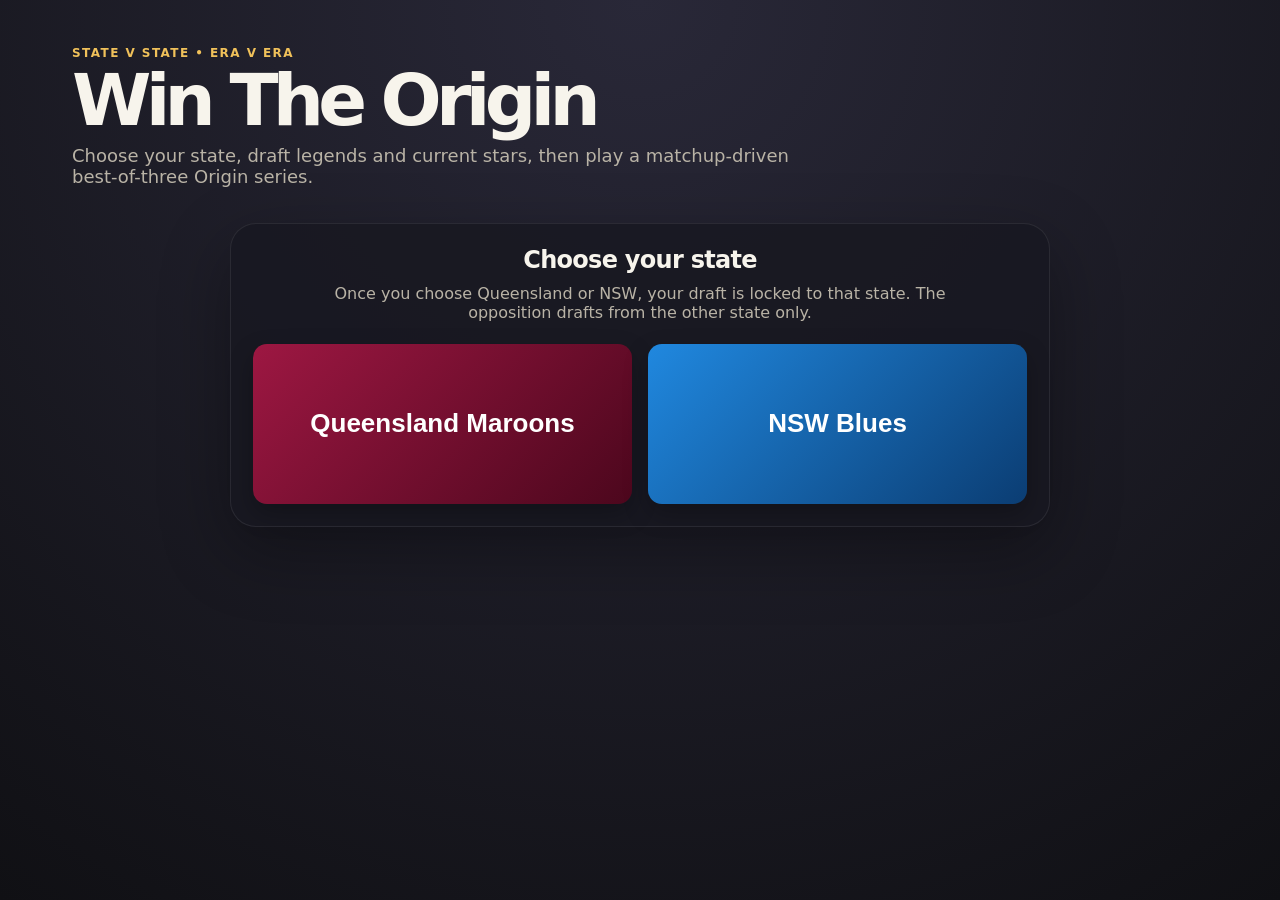
==== win-the-origin.html @ 40c93c74 "Add files via upload origin" ====
<!doctype html>
<html lang="en">
<head>
  <meta charset="utf-8" />
  <meta name="viewport" content="width=device-width, initial-scale=1" />
  <title>Win The Origin</title>
  <link rel="stylesheet" href="origin.css" />
</head>
<body>
  <div id="app">
    <header class="hero compact-hero">
      <div>
        <p class="eyebrow">State v State • Era v Era</p>
        <h1>Win The Origin</h1>
        <p class="subtitle">Choose your state, draft legends and current stars, then play a matchup-driven best-of-three Origin series.</p>
      </div>
      <button id="resetBtn" class="ghost hidden">Reset</button>
    </header>

    <main>
      <section id="stateScreen" class="card state-screen">
        <h2>Choose your state</h2>
        <p>Once you choose Queensland or NSW, your draft is locked to that state. The opposition drafts from the other state only.</p>
        <div class="state-buttons">
          <button class="state-btn qld" data-state="QLD">Queensland Maroons</button>
          <button class="state-btn nsw" data-state="NSW">NSW Blues</button>
        </div>
      </section>

      <section id="draftScreen" class="hidden draft-layout">
        <section class="card status-card">
          <div>
            <p class="eyebrow">Live Origin draft</p>
            <h2 id="stateTitle">Queensland</h2>
          </div>
          <div class="meter">
            <span id="pickCount">0/17</span>
            <div class="bar"><div id="pickBar"></div></div>
          </div>
        </section>

        <section class="draft-table single-draft-table">
          <div id="draftArena" class="draft-pane user-pane active-user-turn">
            <div class="pane-header">
              <div>
                <p class="eyebrow" id="turnLabel">Your turn</p>
                <h2 id="squadName">Spin to reveal</h2>
              </div>
              <div class="arena-actions">
                <div id="oppPickingBadge" class="pick-badge hidden">Opposition picking their player</div>
                <button id="spinBtn">Spin once</button>
              </div>
            </div>
            <p id="squadNote" class="muted">Spin once. You must pick from that squad; there is no respin.</p>
            <div id="choices" class="choices arena-choices"></div>
          </div>
        </section>

        <div class="hidden" aria-hidden="true">
          <h2 id="aiTitle">Waiting</h2>
          <p id="aiNote"></p>
          <div id="aiChoices"></div>
        </div>

        <section class="team-board-grid">
          <section class="card team-card user-team-card">
            <h2>Your 17</h2>
            <div id="roster" class="roster"></div>
          </section>
          <section class="card team-card opp-team-card">
            <h2 id="oppRosterTitle">Opposition 17</h2>
            <div id="oppRoster" class="roster compact-roster"></div>
          </section>
        </section>

        <section class="card export-card compact-tools">
          <div>
            <h2>Challenge mode</h2>
            <p class="muted">Export your drafted 17 as a challenge code, or paste an opposition code.</p>
          </div>
          <div class="button-row">
            <button id="exportBtn" class="ghost" disabled>Export my team</button>
            <button id="importBtn" class="ghost">Import opposition</button>
          </div>
          <textarea id="teamCode" placeholder="Team code appears here, or paste an opposition code here"></textarea>
          <p id="challengeStatus" class="muted"></p>
        </section>

        <section class="card sim-card">
          <h2>Origin Series</h2>
          <p class="muted">Before each match, compare the sides, highlight strengths and weaknesses, then swap your bench to fix weak points.</p>
          <button id="simulateBtn" class="primary" disabled>Draft both 17s first</button>
          <div id="simResult" class="sim-result"></div>
        </section>

        <div id="draftLog" class="draft-log hidden"></div>
      </section>
    </main>
  </div>

  <script src="origin-data.js"></script>
  <script src="origin-app.js"></script>
</body>
</html>
---- origin.css ----
:root {
  --bg: #101014;
  --panel: #181821;
  --panel-2: #20202b;
  --text: #f7f4ec;
  --muted: #b9b3a6;
  --gold: #f0c15a;
  --qld: #7b1231;
  --nsw: #1b76c5;
  --danger: #ff6363;
  --ok: #65d68a;
}
* { box-sizing: border-box; }
body {
  margin: 0;
  font-family: Inter, ui-sans-serif, system-ui, -apple-system, BlinkMacSystemFont, "Segoe UI", sans-serif;
  background: radial-gradient(circle at top, #292838, var(--bg));
  color: var(--text);
  min-height: 100vh;
}
button {
  border: 0;
  border-radius: 14px;
  padding: 14px 18px;
  font-weight: 800;
  cursor: pointer;
  color: var(--text);
  background: var(--gold);
  color: #1d1605;
  box-shadow: 0 10px 24px rgba(0,0,0,.25);
}
button:disabled { opacity: .45; cursor: not-allowed; }
#app { max-width: 1180px; margin: 0 auto; padding: 22px; }
.hero { display: flex; justify-content: space-between; gap: 16px; align-items: flex-start; padding: 24px 0; }
h1 { font-size: clamp(42px, 9vw, 96px); line-height: .9; margin: 0 0 12px; letter-spacing: -0.08em; }
h2 { margin: 0 0 10px; letter-spacing: -0.03em; }
.subtitle { max-width: 720px; color: var(--muted); font-size: 18px; }
.eyebrow { color: var(--gold); font-weight: 900; letter-spacing: .12em; text-transform: uppercase; font-size: 12px; margin: 0 0 8px; }
.card { background: rgba(24,24,33,.88); border: 1px solid rgba(255,255,255,.08); border-radius: 26px; padding: 22px; box-shadow: 0 24px 70px rgba(0,0,0,.32); }
.hidden { display: none !important; }
.state-screen { text-align: center; max-width: 820px; margin: 26px auto; }
.state-screen p { color: var(--muted); max-width: 680px; margin: 0 auto 22px; }
.state-buttons { display: grid; grid-template-columns: 1fr 1fr; gap: 16px; }
.state-btn { min-height: 160px; font-size: 26px; color: white; }
.state-btn.qld { background: linear-gradient(135deg, #9d1742, #4c071d); }
.state-btn.nsw { background: linear-gradient(135deg, #2088df, #0b3d73); }
.grid-layout { display: grid; grid-template-columns: minmax(0, 1.35fr) minmax(330px, .85fr); gap: 18px; }
.left-column, .right-column { display: grid; gap: 18px; align-content: start; }
.status-card, .spin-top { display: flex; justify-content: space-between; align-items: center; gap: 12px; }
.meter { min-width: 180px; text-align: right; font-weight: 900; }
.bar { height: 10px; background: #30303b; border-radius: 999px; margin-top: 8px; overflow: hidden; }
#pickBar { height: 100%; width: 0%; background: var(--gold); transition: width .25s; }
.muted { color: var(--muted); }
.choices { display: grid; grid-template-columns: repeat(auto-fit, minmax(260px, 1fr)); gap: 12px; margin-top: 16px; max-height: 68vh; overflow: auto; padding-right: 4px; }
.player-card { background: var(--panel-2); border: 1px solid rgba(255,255,255,.08); border-radius: 18px; padding: 16px; display: grid; grid-template-columns: 1fr auto; gap: 12px; align-items: center; }
.player-card button { grid-column: 1 / -1; width: 100%; }
.player-card h3 { margin: 0 0 6px; }
.tags { display: flex; flex-wrap: wrap; gap: 6px; }
.tag { font-size: 12px; color: #151515; background: #ddd; border-radius: 999px; padding: 4px 8px; font-weight: 800; }
.rating { font-size: 30px; font-weight: 950; color: var(--gold); }
.roster { display: grid; gap: 8px; }
.slot { display: grid; grid-template-columns: 46px 1fr auto; align-items: center; gap: 10px; padding: 10px; border-radius: 14px; background: rgba(255,255,255,.045); }
.slot.filled { background: rgba(240,193,90,.11); }
.slot-pos { font-weight: 950; color: var(--gold); }
.slot small { color: var(--muted); }
.ghost { background: rgba(255,255,255,.12); color: var(--text); }
.primary { width: 100%; margin-top: 8px; }
.sim-result { margin-top: 14px; display: grid; gap: 10px; }
.result-card { background: rgba(255,255,255,.06); border-radius: 16px; padding: 14px; }
.win { color: var(--ok); font-weight: 950; }
.loss { color: var(--danger); font-weight: 950; }
@media (max-width: 840px) {
  #app { padding: 14px; }
  .hero { flex-direction: column; }
  .grid-layout, .state-buttons { grid-template-columns: 1fr; }
  .status-card, .spin-top { align-items: stretch; flex-direction: column; }
  .meter { text-align: left; width: 100%; }
}

/* v3 click-to-draft interaction */
.choice-button {
  width: 100%;
  text-align: left;
  color: var(--text);
  cursor: pointer;
}
.choice-button:disabled {
  opacity: .38;
}
.player-card.selected {
  outline: 3px solid var(--gold);
  background: rgba(240,193,90,.16);
}
.slot {
  width: 100%;
  text-align: left;
  color: var(--text);
  box-shadow: none;
}
.slot:disabled {
  opacity: 1;
  cursor: default;
}
.slot.legal {
  outline: 2px solid var(--ok);
  background: rgba(101,214,138,.14);
  cursor: pointer;
}
.slot.legal .slot-pos {
  color: var(--ok);
}
.slot-hint {
  display: block;
  margin-top: 8px;
  color: var(--gold);
  font-weight: 900;
}

/* v4 realistic best-of-three series */
.setup-card .primary { margin-top: 12px; }
.slot.selected-slot {
  outline: 3px solid var(--gold);
  background: rgba(240,193,90,.2);
}
.match-card {
  background: rgba(255,255,255,.06);
  border-radius: 20px;
  padding: 14px;
}
.scoreboard {
  display: grid;
  grid-template-columns: 1fr 1fr;
  gap: 10px;
}
.scoreboard > div {
  background: rgba(0,0,0,.22);
  border-radius: 16px;
  padding: 14px;
  display: grid;
  gap: 4px;
}
.scoreboard small { color: var(--muted); }
.scoreboard strong { font-size: 16px; }
.scoreboard span {
  font-size: 44px;
  line-height: 1;
  font-weight: 950;
  color: var(--gold);
}
.minute-bar {
  height: 10px;
  border-radius: 999px;
  background: #30303b;
  margin: 14px 0 8px;
  overflow: hidden;
}
#minuteFill {
  height: 100%;
  width: 0%;
  background: var(--gold);
  transition: width .12s linear;
}
.match-clock {
  font-weight: 950;
  color: var(--gold);
  margin-bottom: 10px;
}
.timeline {
  display: grid;
  gap: 8px;
  max-height: 420px;
  overflow: auto;
  padding-right: 4px;
}
.timeline-event {
  border-left: 4px solid rgba(255,255,255,.28);
  background: rgba(255,255,255,.06);
  border-radius: 12px;
  padding: 10px;
}
.timeline-event.mine { border-color: var(--ok); }
.timeline-event.theirs { border-color: var(--danger); }
.series-win { border: 1px solid rgba(101,214,138,.4); }
.series-loss { border: 1px solid rgba(255,99,99,.4); }
.final-series {
  border: 1px solid rgba(240,193,90,.55);
  background: rgba(240,193,90,.12);
}
@media (max-width: 620px) {
  .scoreboard { grid-template-columns: 1fr; }
}

.ai-card .compact .player-card { opacity: 0.86; }
.player-card.ai-picked { border-color: var(--gold); box-shadow: 0 0 0 2px rgba(243,193,92,.25); transform: scale(1.01); }
.tag.trait { background: rgba(243,193,92,.18); border-color: rgba(243,193,92,.55); color: #ffe2a3; }
.draft-log { margin-top: 14px; max-height: 180px; overflow: auto; display: grid; gap: 8px; }
.draft-log div { padding: 9px 10px; border: 1px solid rgba(255,255,255,.1); border-radius: 10px; background: rgba(255,255,255,.04); font-size: 13px; }
.button-row { display: flex; gap: 10px; flex-wrap: wrap; margin: 10px 0; }
.export-card textarea { width: 100%; min-height: 95px; border-radius: 12px; border: 1px solid rgba(255,255,255,.15); background: rgba(0,0,0,.22); color: #fff; padding: 12px; resize: vertical; box-sizing: border-box; }
.compact-roster .slot { cursor: default; }
.rating-grid { display: grid; grid-template-columns: repeat(3, minmax(0, 1fr)); gap: 10px; margin: 14px 0; }
.rating-grid div { border: 1px solid rgba(255,255,255,.12); background: rgba(255,255,255,.05); border-radius: 12px; padding: 12px; display: grid; gap: 6px; }
.rating-grid span { font-size: 28px; font-weight: 800; color: var(--gold); }
.trait-box { border: 1px solid rgba(243,193,92,.25); background: rgba(243,193,92,.08); border-radius: 14px; padding: 12px; margin: 12px 0; }
.trait-box p { margin: 6px 0; }
.matchup-list { display: grid; gap: 8px; margin: 10px 0 16px; }
.matchup-row { display: grid; grid-template-columns: 48px 1fr auto; gap: 10px; align-items: center; padding: 10px; border-radius: 12px; border: 1px solid rgba(255,255,255,.1); background: rgba(255,255,255,.04); }
.matchup-row.good { border-color: rgba(91, 214, 139, .35); }
.matchup-row.bad { border-color: rgba(255, 104, 104, .35); }
.matchup-row em { font-style: normal; color: var(--gold); font-size: 12px; }
.timeline-event.mine { border-left: 4px solid #6ad98f; }
.timeline-event.theirs { border-left: 4px solid #ff7777; }
@media (max-width: 760px) {
  .rating-grid, .matchup-row { grid-template-columns: 1fr; }
}

/* v6 same-screen draft table */
:root {
  --userStateColor: #7b1231;
  --oppStateColor: #1b76c5;
}
.compact-hero { padding-bottom: 10px; }
.compact-hero h1 { font-size: clamp(34px, 7vw, 72px); }
.compact-hero .subtitle { margin: 0; }
.draft-layout { display: grid; gap: 14px; }
.draft-table { display: grid; grid-template-columns: 1fr 1fr; gap: 14px; align-items: stretch; }
.draft-pane { border-radius: 26px; padding: 18px; min-height: 390px; border: 1px solid rgba(255,255,255,.12); box-shadow: 0 18px 50px rgba(0,0,0,.28); }
.user-pane { background: linear-gradient(145deg, color-mix(in srgb, var(--userStateColor) 80%, #111 20%), rgba(24,24,33,.92)); }
.opp-pane { background: linear-gradient(145deg, color-mix(in srgb, var(--oppStateColor) 80%, #111 20%), rgba(24,24,33,.92)); }
.pane-header { display: flex; align-items: start; justify-content: space-between; gap: 12px; }
.pick-badge { font-size: 12px; font-weight: 950; letter-spacing: .04em; text-transform: uppercase; padding: 8px 10px; border-radius: 999px; background: rgba(255,255,255,.9); color: #111; animation: pulseBadge .8s infinite alternate; }
@keyframes pulseBadge { from { transform: scale(1); opacity: .75; } to { transform: scale(1.03); opacity: 1; } }
.arena-choices { max-height: 520px; grid-template-columns: repeat(auto-fit, minmax(220px, 1fr)); }
.team-board-grid { display: grid; grid-template-columns: 1fr 1fr; gap: 14px; }
.user-team-card { border-top: 6px solid var(--userStateColor); }
.opp-team-card { border-top: 6px solid var(--oppStateColor); }
.compact-tools { display: grid; grid-template-columns: 1.2fr auto; gap: 12px; align-items: start; }
.compact-tools textarea, .compact-tools #challengeStatus { grid-column: 1 / -1; }
.pre-match-card { background: rgba(255,255,255,.055); border-radius: 20px; padding: 16px; }
.pre-match-head { display: grid; grid-template-columns: 1fr minmax(160px, 240px); gap: 14px; align-items: start; }
.play-now { margin: 0; }
.compare-grid { display: grid; grid-template-columns: 1fr 1fr; gap: 12px; margin: 14px 0; }
.compare-side { border-radius: 18px; padding: 14px; border: 1px solid rgba(255,255,255,.12); }
.user-compare { background: linear-gradient(145deg, color-mix(in srgb, var(--userStateColor) 35%, transparent), rgba(255,255,255,.04)); }
.opp-compare { background: linear-gradient(145deg, color-mix(in srgb, var(--oppStateColor) 35%, transparent), rgba(255,255,255,.04)); }
.big-rating { font-size: 44px; font-weight: 950; color: var(--gold); line-height: 1; margin-bottom: 8px; }
.sw-grid { display: grid; grid-template-columns: 1fr 1fr; gap: 10px; }
.mini-title { margin: 4px 0 6px; font-size: 12px; text-transform: uppercase; letter-spacing: .08em; color: var(--muted); font-weight: 900; }
.sw-grid ul { list-style: none; margin: 0; padding: 0; display: grid; gap: 6px; }
.sw-grid li { border-radius: 10px; padding: 8px; display: grid; gap: 2px; background: rgba(255,255,255,.06); border: 1px solid rgba(255,255,255,.08); }
.sw-grid li.good { border-color: rgba(101,214,138,.38); }
.sw-grid li.bad { border-color: rgba(255,99,99,.38); }
.sw-grid li span { color: var(--muted); font-size: 12px; }
.bench-tip { border-radius: 12px; padding: 12px; background: rgba(240,193,90,.12); border: 1px solid rgba(240,193,90,.3); margin-top: 8px; }
@media (max-width: 900px) {
  .draft-table, .team-board-grid, .compare-grid, .compact-tools, .pre-match-head { grid-template-columns: 1fr; }
  .sw-grid { grid-template-columns: 1fr; }
  .arena-choices { max-height: 440px; }
}

/* v7 single shared draft screen: turns alternate in the same arena */
.single-draft-table {
  grid-template-columns: 1fr;
}
.single-draft-table .draft-pane {
  min-height: 430px;
}
.active-user-turn {
  background: linear-gradient(145deg, color-mix(in srgb, var(--userStateColor) 82%, #111 18%), rgba(24,24,33,.94));
}
.active-opp-turn {
  background: linear-gradient(145deg, color-mix(in srgb, var(--oppStateColor) 82%, #111 18%), rgba(24,24,33,.94));
}
.active-opp-turn #spinBtn {
  display: none;
}
.arena-actions {
  display: flex;
  gap: 10px;
  align-items: center;
  justify-content: flex-end;
  flex-wrap: wrap;
}
.active-opp-turn .player-card {
  pointer-events: none;
}
@media (max-width: 620px) {
  .pane-header { flex-direction: column; align-items: stretch; }
  .arena-actions { justify-content: stretch; }
  .arena-actions button { width: 100%; }
}

.stats-summary {
  margin-top: 16px;
  padding: 14px;
  border-radius: 14px;
  background: rgba(255,255,255,0.06);
  border: 1px solid rgba(255,255,255,0.12);
}
.stats-summary h4 { margin: 0 0 10px; }
.stat-grid {
  display: grid;
  grid-template-columns: 1.2fr 1fr 1fr;
  gap: 8px 10px;
  align-items: center;
}
.stat-grid span, .stat-grid strong, .stat-grid b {
  padding: 7px 8px;
  border-radius: 8px;
  background: rgba(0,0,0,0.16);
}
.golden-note {
  padding: 10px 12px;
  border-radius: 12px;
  border: 1px solid rgba(255,204,92,0.7);
  background: rgba(255,204,92,0.13);
}
.why-win { margin-bottom: 0; }
.neutral-final {
  border-left-color: #ffcc5c !important;
  font-weight: 800;
}

/* v11 screen-flow and comparison fixes */
.prematch-mode .state-screen,
.prematch-mode .status-card,
.prematch-mode .draft-table,
.prematch-mode .export-card,
.simulation-mode .state-screen,
.simulation-mode .status-card,
.simulation-mode .draft-table,
.simulation-mode .team-board-grid,
.simulation-mode .export-card,
.simulation-mode #simulateBtn,
.summary-mode .state-screen,
.summary-mode .status-card,
.summary-mode .draft-table,
.summary-mode .team-board-grid,
.summary-mode .export-card,
.summary-mode #simulateBtn {
  display: none !important;
}

.prematch-mode .sim-card,
.simulation-mode .sim-card,
.summary-mode .sim-card {
  max-width: 1280px;
  margin: 0 auto 32px;
}

.h2h-table {
  display: grid;
  gap: 8px;
  margin-top: 12px;
}

.h2h-row {
  display: grid;
  grid-template-columns: minmax(0, 1fr) 150px minmax(0, 1fr);
  align-items: stretch;
  min-height: 76px;
  border: 1px solid rgba(255,255,255,0.1);
  border-radius: 16px;
  overflow: hidden;
  background: rgba(255,255,255,0.035);
}

.h2h-player,
.h2h-pos {
  padding: 12px 14px;
  display: flex;
  flex-direction: column;
  justify-content: center;
}

.h2h-player strong {
  font-size: 1rem;
  line-height: 1.15;
}

.h2h-player small {
  opacity: 0.75;
  margin-top: 4px;
}

.h2h-player.right {
  text-align: right;
  align-items: flex-end;
}

.h2h-pos {
  text-align: center;
  align-items: center;
  background: rgba(0,0,0,0.22);
  border-left: 1px solid rgba(255,255,255,0.08);
  border-right: 1px solid rgba(255,255,255,0.08);
}

.h2h-pos span {
  color: var(--gold);
  font-weight: 900;
  font-size: 1.05rem;
}

.h2h-pos em {
  font-style: normal;
  font-size: 0.82rem;
  opacity: 0.9;
  margin-top: 4px;
}

.h2h-row.good { border-color: rgba(80, 220, 140, 0.45); }
.h2h-row.bad { border-color: rgba(255, 95, 95, 0.45); }
.h2h-row.even { border-color: rgba(255, 204, 96, 0.28); }

.compact-compare .sw-grid {
  grid-template-columns: 1fr 1fr;
}

.simulation-page,
.post-game-page {
  min-height: 74vh;
}

.match-page-head {
  margin-bottom: 16px;
}

.live-scoreboard {
  align-items: stretch;
}

.scorer-list {
  list-style: none;
  padding: 8px 0 0;
  margin: 8px 0 0;
  border-top: 1px solid rgba(255,255,255,0.08);
  min-height: 36px;
  font-size: 0.9rem;
  opacity: 0.92;
}

.scorer-list li {
  margin: 3px 0;
}

.live-timeline {
  max-height: 48vh;
  overflow-y: auto;
  padding-right: 6px;
}

.live-timeline .timeline-event {
  animation: fadeInUp 0.22s ease-out;
}

@keyframes fadeInUp {
  from { opacity: 0; transform: translateY(8px); }
  to { opacity: 1; transform: translateY(0); }
}

.try-summary {
  display: grid;
  grid-template-columns: 1fr 1fr;
  gap: 16px;
  margin: 18px 0;
}

.try-summary > div,
.key-moments {
  background: rgba(255,255,255,0.045);
  border: 1px solid rgba(255,255,255,0.08);
  border-radius: 16px;
  padding: 14px;
}

.try-summary ul,
.key-moments ul,
.series-results {
  margin: 8px 0 0;
  padding-left: 20px;
}

.summary-actions {
  margin-top: 18px;
}

@media (max-width: 780px) {
  .h2h-row {
    grid-template-columns: 1fr;
  }
  .h2h-player.right {
    text-align: left;
    align-items: flex-start;
  }
  .h2h-pos {
    border-left: 0;
    border-right: 0;
    border-top: 1px solid rgba(255,255,255,0.08);
    border-bottom: 1px solid rgba(255,255,255,0.08);
  }
  .try-summary {
    grid-template-columns: 1fr;
  }
}

/* v12 broadcast simulation */
.broadcast-page { max-width: 1280px; margin: 0 auto; }
.broadcast-head { display:flex; align-items:flex-start; justify-content:space-between; gap:16px; }
.broadcast-clock { font-size: 2.2rem; font-weight: 900; color: var(--gold); white-space: nowrap; }
.momentum-wrap { display:grid; grid-template-columns:auto 1fr auto; align-items:center; gap:10px; margin: 12px 0 8px; color: var(--muted); font-weight: 800; }
.momentum-track { position:relative; height:12px; border-radius:999px; background:linear-gradient(90deg, var(--userStateColor), #555, var(--oppStateColor)); box-shadow: inset 0 0 0 1px rgba(255,255,255,.15); }
.momentum-dot { position:absolute; top:50%; left:50%; width:22px; height:22px; border-radius:50%; background:#fff; transform:translate(-50%,-50%); box-shadow:0 0 0 4px rgba(255,255,255,.18); transition:left .55s ease; }
.broadcast-grid { display:grid; grid-template-columns: minmax(0, 1.55fr) minmax(280px, .8fr); gap:16px; align-items:start; }
.broadcast-timeline { max-height: 510px; overflow:auto; padding-right:4px; }
.live-sidebar { background:rgba(255,255,255,.045); border:1px solid rgba(255,255,255,.08); border-radius:18px; padding:16px; position:sticky; top:12px; }
.live-sidebar h4 { margin: 8px 0 10px; color:#fff; }
.live-stats p, .trait-feed li { margin: 8px 0; color: var(--muted); }
.timeline-event.try { border-left-width: 8px; font-size: 1.08rem; }
.timeline-event.trait { background: rgba(243,193,92,.12); }
.timeline-event.matchup { background: rgba(255,255,255,.06); }
.series-story { margin-top:16px; padding:16px; border:1px solid rgba(243,193,92,.45); border-radius:16px; background:rgba(243,193,92,.08); }
.series-story ul { margin: 8px 0 8px 18px; }
@media (max-width: 900px) {
  .broadcast-grid { grid-template-columns:1fr; }
  .live-sidebar { position:static; }
}

/* v14 broadcast commentator polish */
.timeline-event { line-height: 1.35; }
.broadcast-minute { font-size: 0.9rem; opacity: 0.78; margin-bottom: 0.3rem; }
.commentator-line { display: grid; grid-template-columns: 74px 1fr; gap: 0.65rem; align-items: start; margin: 0.25rem 0; }
.commentator-line span { font-size: 0.72rem; font-weight: 800; text-transform: uppercase; letter-spacing: 0.08em; opacity: 0.72; }
.commentator-line.caller { font-size: 1.02rem; font-weight: 800; }
.commentator-line.analyst { font-size: 0.94rem; opacity: 0.88; }
.timeline-event.try .commentator-line.caller,
.timeline-event.golden .commentator-line.caller { font-size: 1.08rem; }
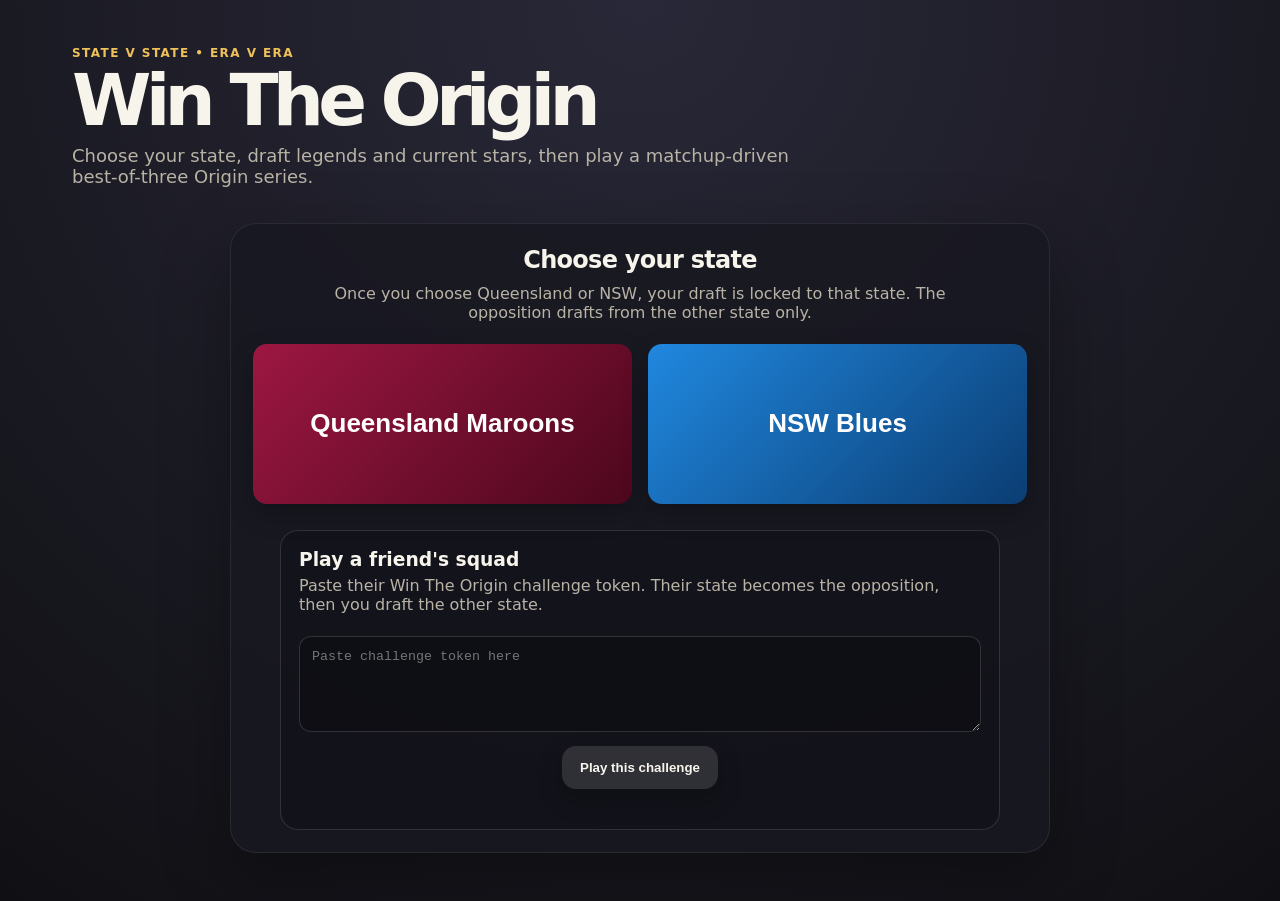
==== commit c68f6bb4: "Add files via upload" ====
--- a/win-the-origin.html
+++ b/win-the-origin.html
@@ -24,6 +24,15 @@
         <div class="state-buttons">
           <button class="state-btn qld" data-state="QLD">Queensland Maroons</button>
           <button class="state-btn nsw" data-state="NSW">NSW Blues</button>
+        </div>
+        <div class="friend-start">
+          <h3>Play a friend's squad</h3>
+          <p>Paste their Win The Origin challenge token. Their state becomes the opposition, then you draft the other state.</p>
+          <textarea id="friendCode" placeholder="Paste challenge token here"></textarea>
+          <div class="button-row centered-buttons">
+            <button id="startChallengeBtn" class="ghost" type="button">Play this challenge</button>
+          </div>
+          <p id="friendStatus" class="muted"></p>
         </div>
       </section>
 
--- a/origin.css
+++ b/origin.css
@@ -40,6 +40,13 @@
 .hidden { display: none !important; }
 .state-screen { text-align: center; max-width: 820px; margin: 26px auto; }
 .state-screen p { color: var(--muted); max-width: 680px; margin: 0 auto 22px; }
+
+.friend-start { margin: 26px auto 0; padding: 18px; max-width: 720px; border: 1px solid rgba(255,255,255,.13); border-radius: 18px; background: rgba(0,0,0,.18); text-align: left; }
+.friend-start h3 { margin: 0 0 6px; }
+.friend-start p { margin-left: 0; margin-right: 0; }
+.friend-start textarea { width: 100%; min-height: 96px; border-radius: 12px; border: 1px solid rgba(255,255,255,.15); background: rgba(0,0,0,.22); color: #fff; padding: 12px; resize: vertical; box-sizing: border-box; }
+.centered-buttons { justify-content: center; }
+.challenge-mode .opp-team-card { box-shadow: inset 0 0 0 2px rgba(255,255,255,.08), 0 0 0 2px rgba(243,193,92,.22); }
 .state-buttons { display: grid; grid-template-columns: 1fr 1fr; gap: 16px; }
 .state-btn { min-height: 160px; font-size: 26px; color: white; }
 .state-btn.qld { background: linear-gradient(135deg, #9d1742, #4c071d); }
@@ -535,3 +542,10 @@
 .commentator-line.analyst { font-size: 0.94rem; opacity: 0.88; }
 .timeline-event.try .commentator-line.caller,
 .timeline-event.golden .commentator-line.caller { font-size: 1.08rem; }
+
+/* v15 position mastery warnings */
+.tag.primary-pos { background: rgba(101,214,138,.18); border: 1px solid rgba(101,214,138,.45); color: #bfffd1; }
+.tag.secondary-pos { background: rgba(243,193,92,.16); border: 1px solid rgba(243,193,92,.55); color: #ffe2a3; }
+.pos-drop { color: #ffd166; font-size: 12px; font-weight: 950; margin-left: 4px; }
+.slot.legal div:last-child { font-weight: 950; color: var(--ok); }
+.slot.legal div:last-child:has(.pos-drop) { color: #ffd166; }
